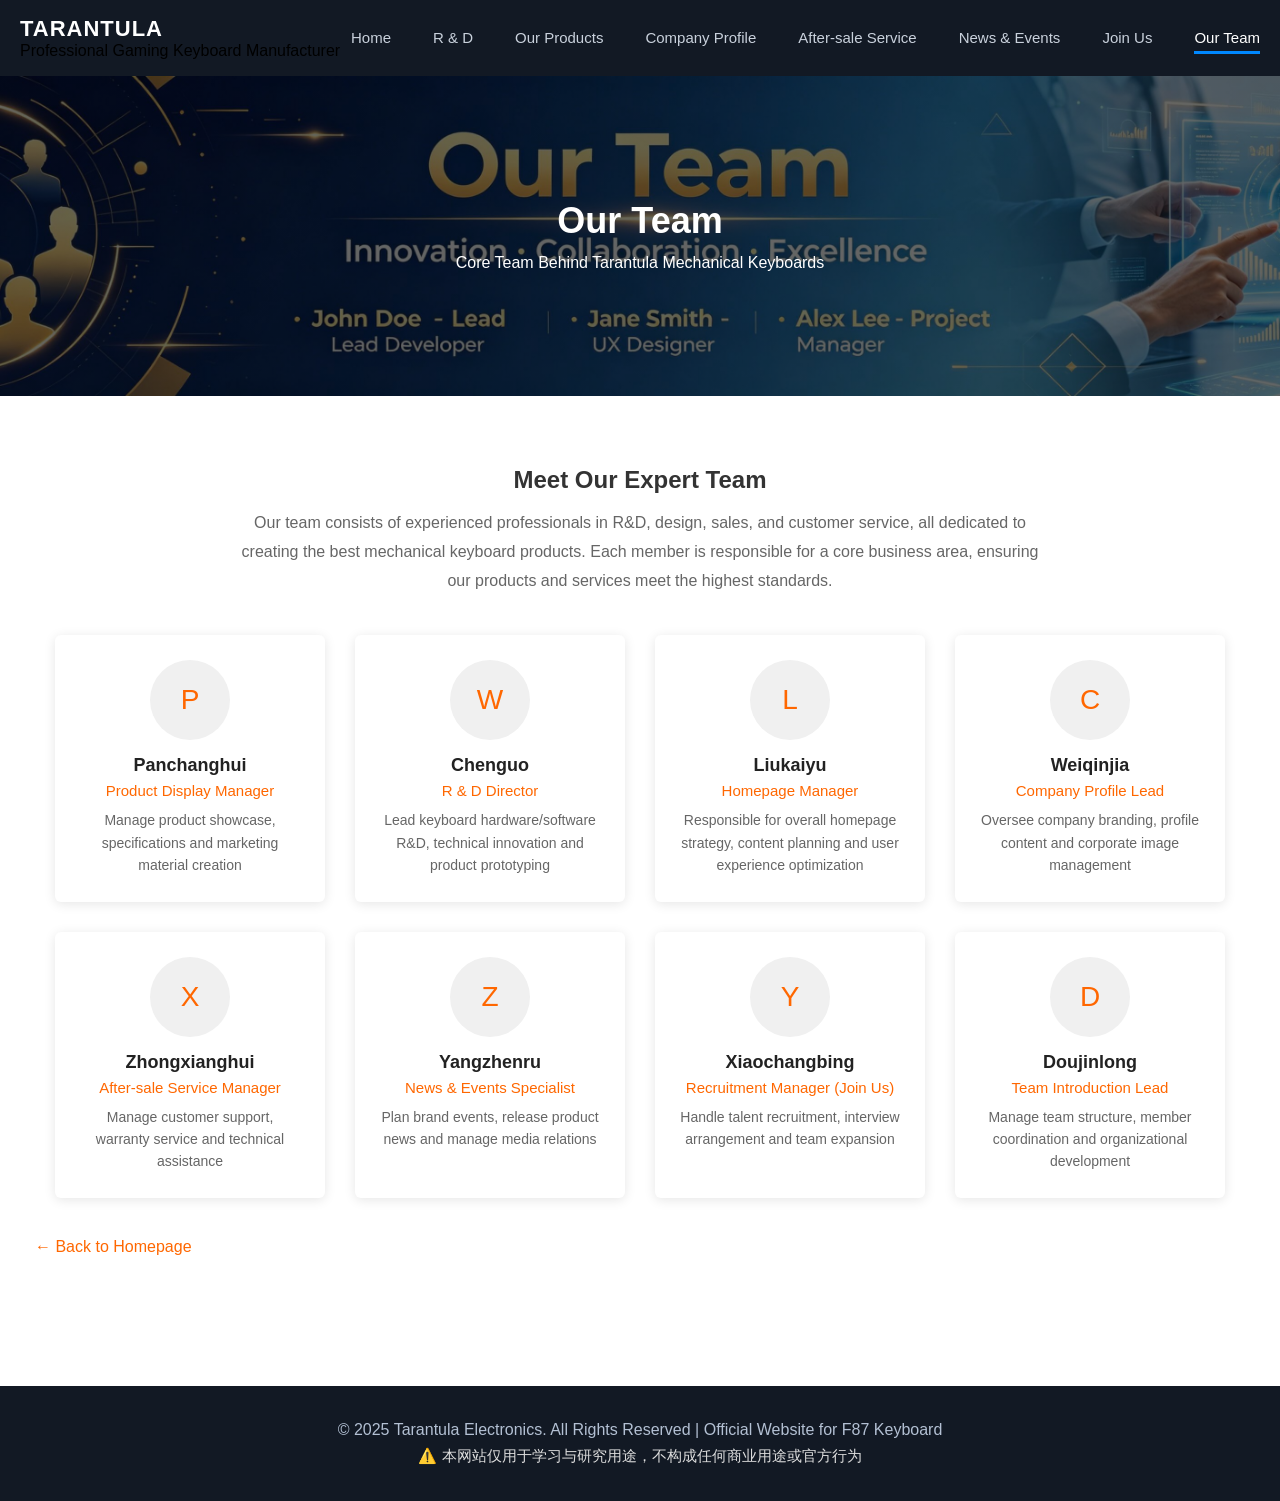
==== pages/team.html @ d2c9b66a "Add files via upload" ====
<!DOCTYPE html>
<html lang="en">
<head>
    <meta charset="UTF-8">
    <meta name="viewport" content="width=device-width, initial-scale=1.0">
    <title>Our Team | Tarantula</title>
    <link rel="stylesheet" href="../css/style.css">
    <style>
        .team-banner {
            height: 320px;
            background: linear-gradient(rgba(0,0,0,0.6), rgba(0,0,0,0.6)), url('../img/team1.jpg') center/cover no-repeat;
            background-size: cover;
            background-position: center;
            color: #fff;
            display: flex;
            flex-direction: column;
            align-items: center;
            justify-content: center;
            text-align: center;
        }
        .team-banner h1 {font-size:36px;margin-bottom:12px;}
        .team-wrap{padding:70px 0;}
        .team-grid{display:grid;grid-template-columns:repeat(4,1fr);gap:30px;max-width:1200px;margin:0 auto;padding:0 15px;}
        .team-card{
            background:#fff;
            box-shadow:0 2px 12px rgba(0,0,0,0.1);
            padding:25px;
            text-align:center;
            border-radius:6px;
            transition: transform 0.3s, box-shadow 0.3s;
        }
        .team-card:hover {
            transform: translateY(-8px);
            box-shadow: 0 8px 24px rgba(0,0,0,0.15);
        }
        .team-avatar {
            width: 80px;
            height: 80px;
            border-radius: 50%;
            background: #f0f0f0;
            margin: 0 auto 15px;
            display: flex;
            align-items: center;
            justify-content: center;
            font-size: 28px;
            color: #ff6700;
        }
        .team-card h3{color:#222;margin:10px 0 6px;font-size:18px;}
        .team-card .role{color:#ff6700;font-size:15px;margin-bottom:10px;display:block;}
        .team-card .responsibility{color:#666;font-size:14px;line-height:1.6;}
        .back{color:#ff6700;margin-top:40px;display:inline-block;max-width:1200px;margin:40px auto 0;padding:0 15px;}
        .team-desc {
            max-width: 1200px;
            margin: 0 auto 40px;
            padding: 0 15px;
            text-align: center;
        }
        .team-desc h2 {
            font-size: 24px;
            color: #333;
            margin-bottom: 15px;
        }
        .team-desc p {
            color: #666;
            line-height: 1.8;
            max-width: 800px;
            margin: 0 auto;
        }
    </style>
</head>
<body>
<header class="header-nav">
    <div class="container">
        <div class="logo">
            <h2>TARANTULA</h2>
            <span>Professional Gaming Keyboard Manufacturer</span>
        </div>
        <nav class="nav-menu">
            <ul>
                <li><a href="../index.html">Home</a></li>
                <li><a href="rd.html">R & D</a></li>
                <li><a href="products.html">Our Products</a></li>
                <li><a href="company.html">Company Profile</a></li>
                <li><a href="service.html">After-sale Service</a></li>
                <li><a href="news.html">News & Events</a></li>
                <li><a href="join.html">Join Us</a></li>
                <li><a href="team.html" class="active">Our Team</a></li>
            </ul>
        </nav>
    </div>
</header>

<section class="team-banner">
    <h1>Our Team</h1>
    <p>Core Team Behind Tarantula Mechanical Keyboards</p>
</section>

<section class="team-wrap">
    <div class="team-desc">
        <h2>Meet Our Expert Team</h2>
        <p>Our team consists of experienced professionals in R&D, design, sales, and customer service, all dedicated to creating the best mechanical keyboard products. Each member is responsible for a core business area, ensuring our products and services meet the highest standards.</p>
    </div>
    <div class="team-grid">
        <div class="team-card">
            <div class="team-avatar">P</div>
            <h3>Panchanghui</h3>
            <span class="role">Product Display Manager</span>
            <span class="responsibility">Manage product showcase, specifications and marketing material creation</span>
        </div>
        <div class="team-card">
            <div class="team-avatar">W</div>
            <h3>Chenguo</h3>
            <span class="role">R & D Director</span>
            <span class="responsibility">Lead keyboard hardware/software R&D, technical innovation and product prototyping</span>
        </div>
        <div class="team-card">
            <div class="team-avatar">L</div>
            <h3>Liukaiyu</h3>
            <span class="role">Homepage Manager</span>
            <span class="responsibility">Responsible for overall homepage strategy, content planning and user experience optimization</span>
        </div>
        <div class="team-card">
            <div class="team-avatar">C</div>
            <h3>Weiqinjia</h3>
            <span class="role">Company Profile Lead</span>
            <span class="responsibility">Oversee company branding, profile content and corporate image management</span>
        </div>
        <div class="team-card">
            <div class="team-avatar">X</div>
            <h3>Zhongxianghui</h3>
            <span class="role">After-sale Service Manager</span>
            <span class="responsibility">Manage customer support, warranty service and technical assistance</span>
        </div>
        <div class="team-card">
            <div class="team-avatar">Z</div>
            <h3>Yangzhenru</h3>
            <span class="role">News & Events Specialist</span>
            <span class="responsibility">Plan brand events, release product news and manage media relations</span>
        </div>
        <div class="team-card">
            <div class="team-avatar">Y</div>
            <h3>Xiaochangbing</h3>
            <span class="role">Recruitment Manager (Join Us)</span>
            <span class="responsibility">Handle talent recruitment, interview arrangement and team expansion</span>
        </div>
        <div class="team-card">
            <div class="team-avatar">D</div>
            <h3>Doujinlong</h3>
            <span class="role">Team Introduction Lead</span>
            <span class="responsibility">Manage team structure, member coordination and organizational development</span>
        </div>
    </div>
    <div class="container">
        <a href="../index.html" class="back">← Back to Homepage</a>
    </div>
</section>

<footer class="footer">
    <div class="container">
        <p>© 2025 Tarantula Electronics. All Rights Reserved | Official Website for F87 Keyboard</p>
        <p style="margin-top:8px;font-size:15px;color:#ddd;">⚠️ 本网站仅用于学习与研究用途，不构成任何商业用途或官方行为</p>
    </div>
</footer>
</body>
</html>
---- css/style.css ----
/*全局重置*/
*{
    margin: 0;
    padding: 0;
    box-sizing: border-box;
    font-family: Arial, Helvetica, sans-serif;
}
a{text-decoration: none;}
ul{list-style: none;}
.container{max-width:1320px;margin:0 auto;padding:0 20px;}

/*顶部深色导航（和截图狼蛛官网导航一致）*/
.header-nav{
    background:#121924;
    padding:16px 0;
    position:sticky;top:0;z-index:999;
}
.header-nav .container{
    display:flex;justify-content:space-between;align-items:center;
}
.logo h2{color:#fff;font-size:22px;letter-spacing:1px;}
.nav-menu ul{display:flex;gap:42px;align-items:center;}
.nav-menu a{
    color:#c9d1dc;
    font-size:15px;
    padding:8px 0;
    position:relative;
}
.nav-menu a.active{color:#fff;}
.nav-menu a.active::after,
.nav-menu a:hover::after{
    content:"";position:absolute;left:0;bottom:0;width:100%;height:3px;background:#0088ff;
}
.nav-menu a:hover{color:#fff;}
.search-box{
    background:#252e3d;
    padding:7px 12px;
    border-radius:4px;
}
.search-box input{background:transparent;border:0;color:#fff;outline:none;}

/*Banner居中文字样式（适配深色产品大图）*/
.banner{
    display:flex;flex-direction:column;align-items:center;justify-content:center;
    color:#fff;text-align:center;
}
.banner-content h1{font-size:56px;margin-bottom:12px;}
.banner-content p{font-size:22px;margin-bottom:32px;opacity:0.95;}
.btn{
    padding:14px 34px;background:#007bff;color:#fff;border-radius:6px;
    transition:0.2s;display:inline-block;
}
.btn:hover{background:#0063d1;transform: translateY(-3px);box-shadow:0 4px 12px rgba(0,123,255,0.3);}

/*产品筛选按钮*/
.product-tab-area{
    padding:50px 0;
}
.product-tab-area h2{font-size:32px;color:#222;margin-bottom:24px;}
.tab-btn-group{display:flex;gap:16px;flex-wrap:wrap;}
.tab-btn{
    padding:12px 30px;border:1px solid #ddd;background:#f7f8fa;border-radius:5px;
    cursor:pointer;transition:0.2s;
}
.tab-btn.active{background:#007bff;color:#fff;border-color:#007bff;}
.tab-btn:hover:not(.active){border-color:#007bff;color:#007bff;}

/*卡片悬浮效果*/
.link-card{transition:0.3s;border:1px solid #eee;}
.link-card:hover{box-shadow:0 5px 18px #e2edf9;transform:translateY(-4px);}

/*页脚*/
.footer{background:#121924;color:#b3c0d3;padding:35px 0;text-align:center;margin-top:60px;}
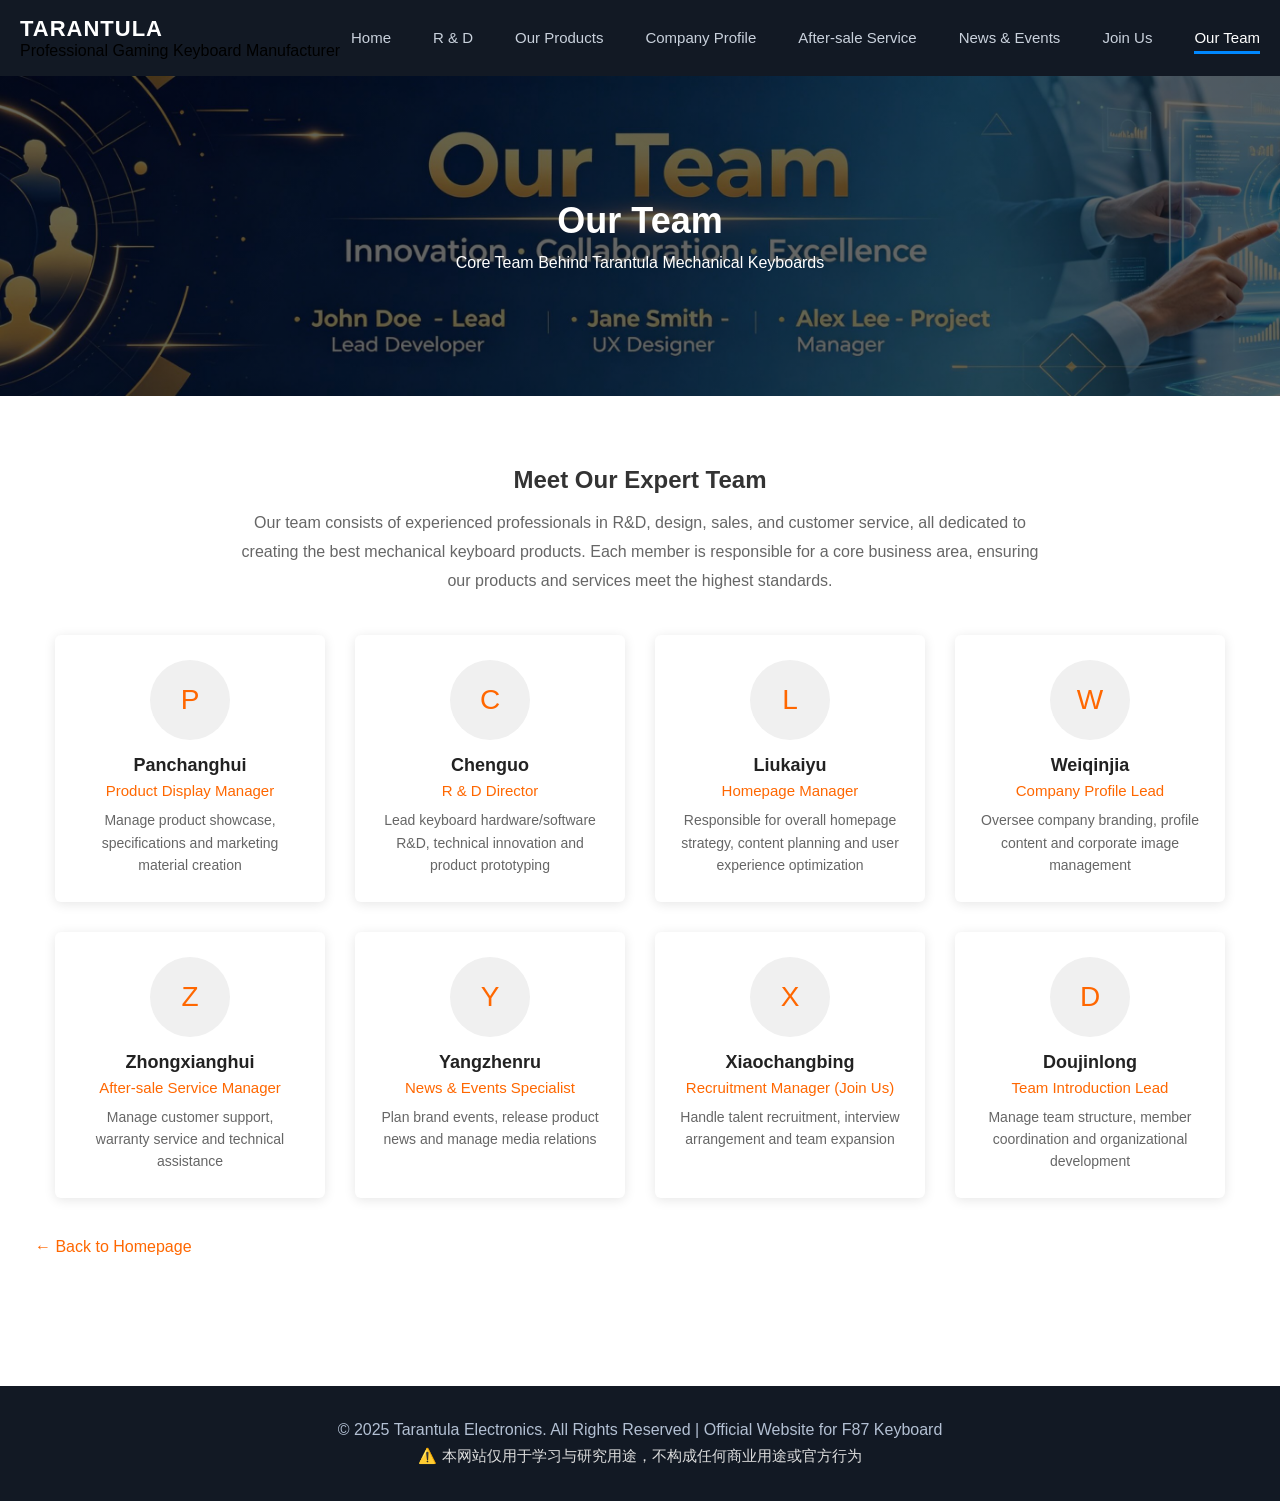
==== commit ed05f131: "Update team.html" ====
--- a/pages/team.html
+++ b/pages/team.html
@@ -108,7 +108,7 @@
             <span class="responsibility">Manage product showcase, specifications and marketing material creation</span>
         </div>
         <div class="team-card">
-            <div class="team-avatar">W</div>
+            <div class="team-avatar">C</div>
             <h3>Chenguo</h3>
             <span class="role">R & D Director</span>
             <span class="responsibility">Lead keyboard hardware/software R&D, technical innovation and product prototyping</span>
@@ -120,25 +120,25 @@
             <span class="responsibility">Responsible for overall homepage strategy, content planning and user experience optimization</span>
         </div>
         <div class="team-card">
-            <div class="team-avatar">C</div>
+            <div class="team-avatar">W</div>
             <h3>Weiqinjia</h3>
             <span class="role">Company Profile Lead</span>
             <span class="responsibility">Oversee company branding, profile content and corporate image management</span>
         </div>
         <div class="team-card">
-            <div class="team-avatar">X</div>
+            <div class="team-avatar">Z</div>
             <h3>Zhongxianghui</h3>
             <span class="role">After-sale Service Manager</span>
             <span class="responsibility">Manage customer support, warranty service and technical assistance</span>
         </div>
         <div class="team-card">
-            <div class="team-avatar">Z</div>
+            <div class="team-avatar">Y</div>
             <h3>Yangzhenru</h3>
             <span class="role">News & Events Specialist</span>
             <span class="responsibility">Plan brand events, release product news and manage media relations</span>
         </div>
         <div class="team-card">
-            <div class="team-avatar">Y</div>
+            <div class="team-avatar">X</div>
             <h3>Xiaochangbing</h3>
             <span class="role">Recruitment Manager (Join Us)</span>
             <span class="responsibility">Handle talent recruitment, interview arrangement and team expansion</span>
@@ -162,4 +162,4 @@
     </div>
 </footer>
 </body>
-</html>+</html>
